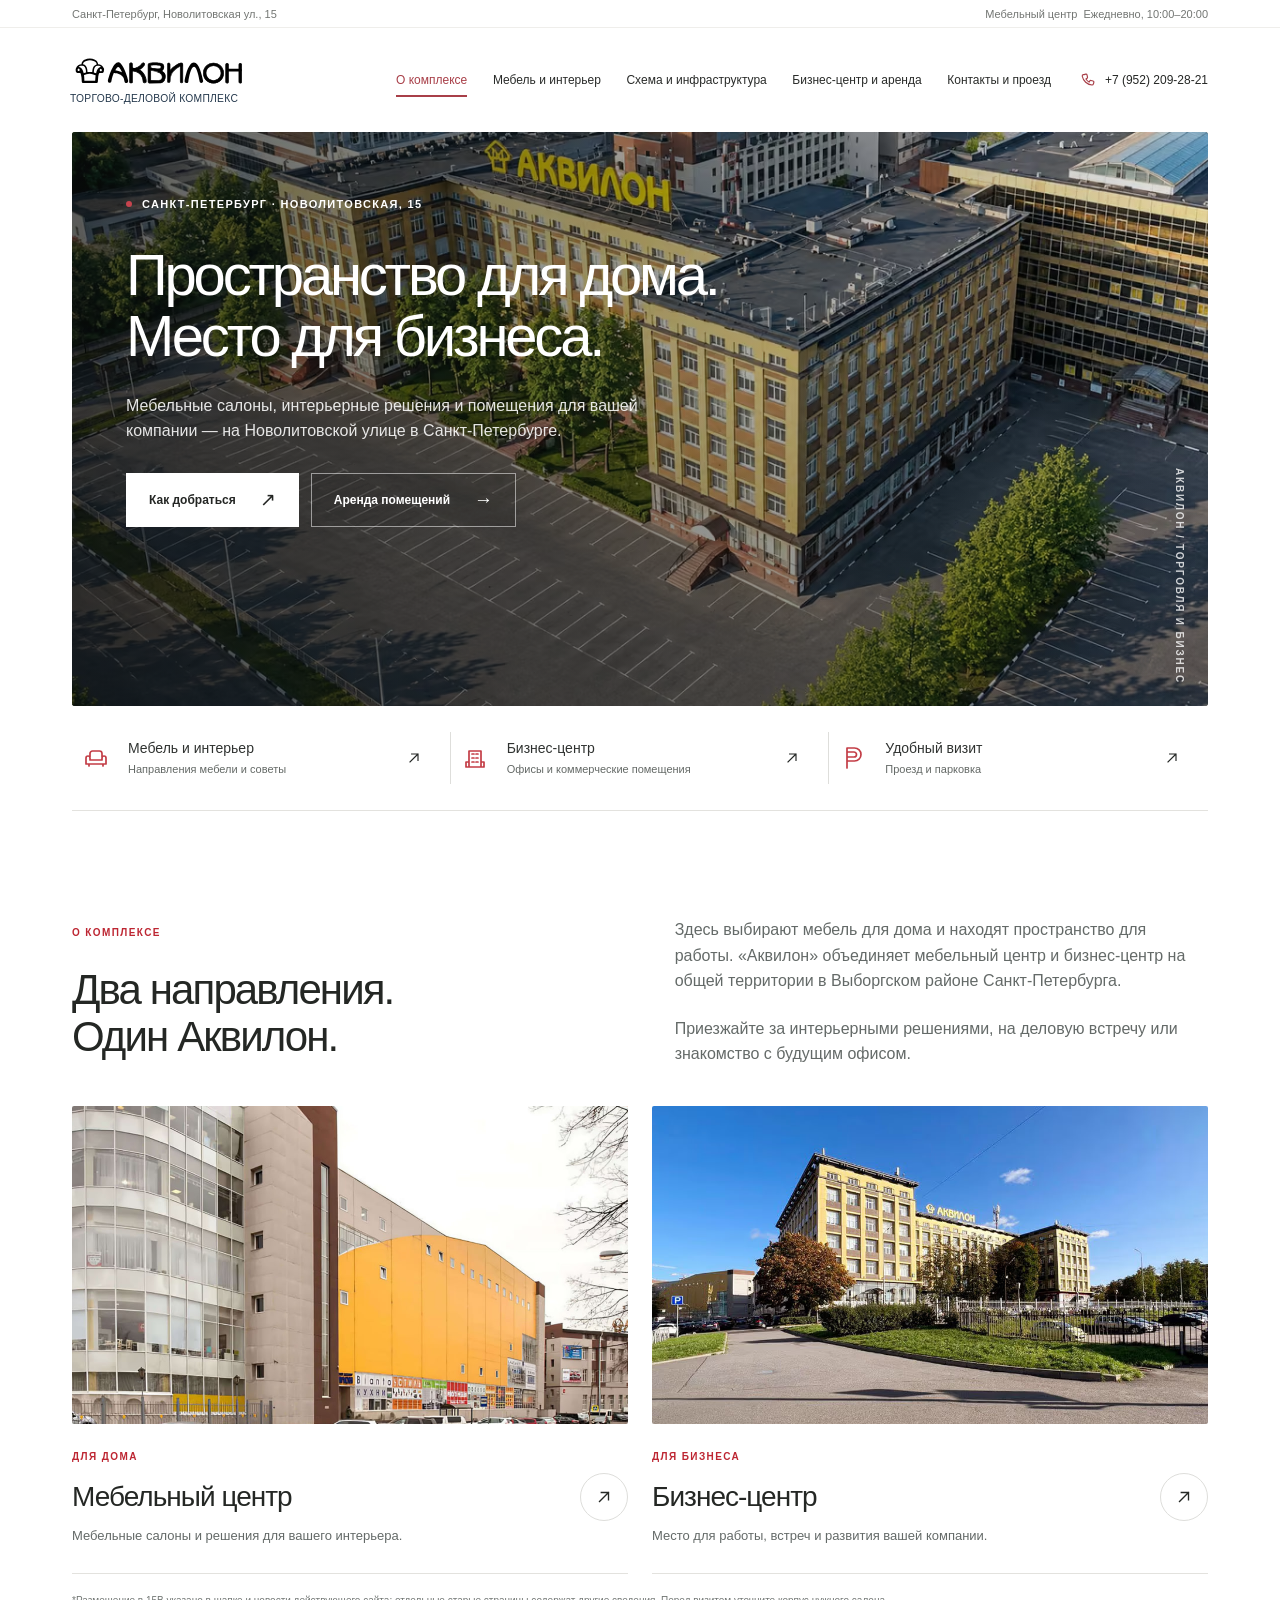
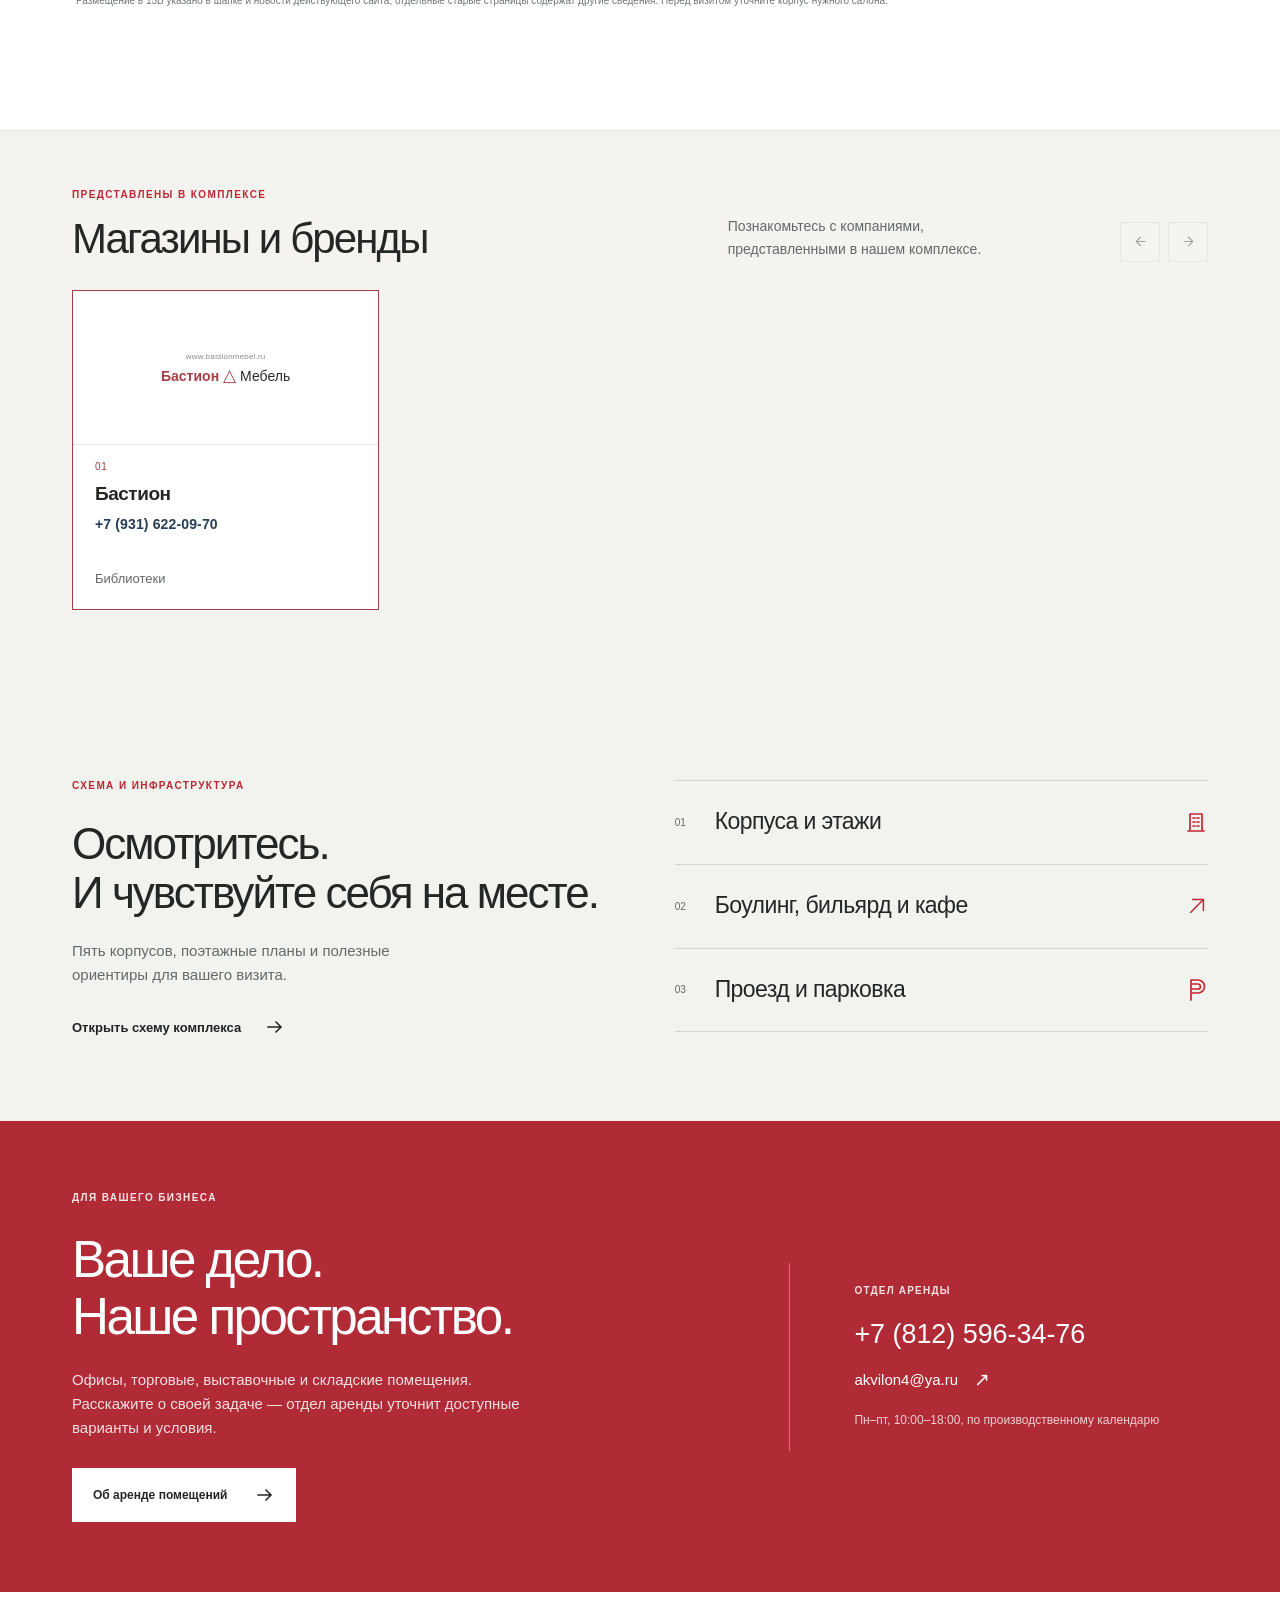
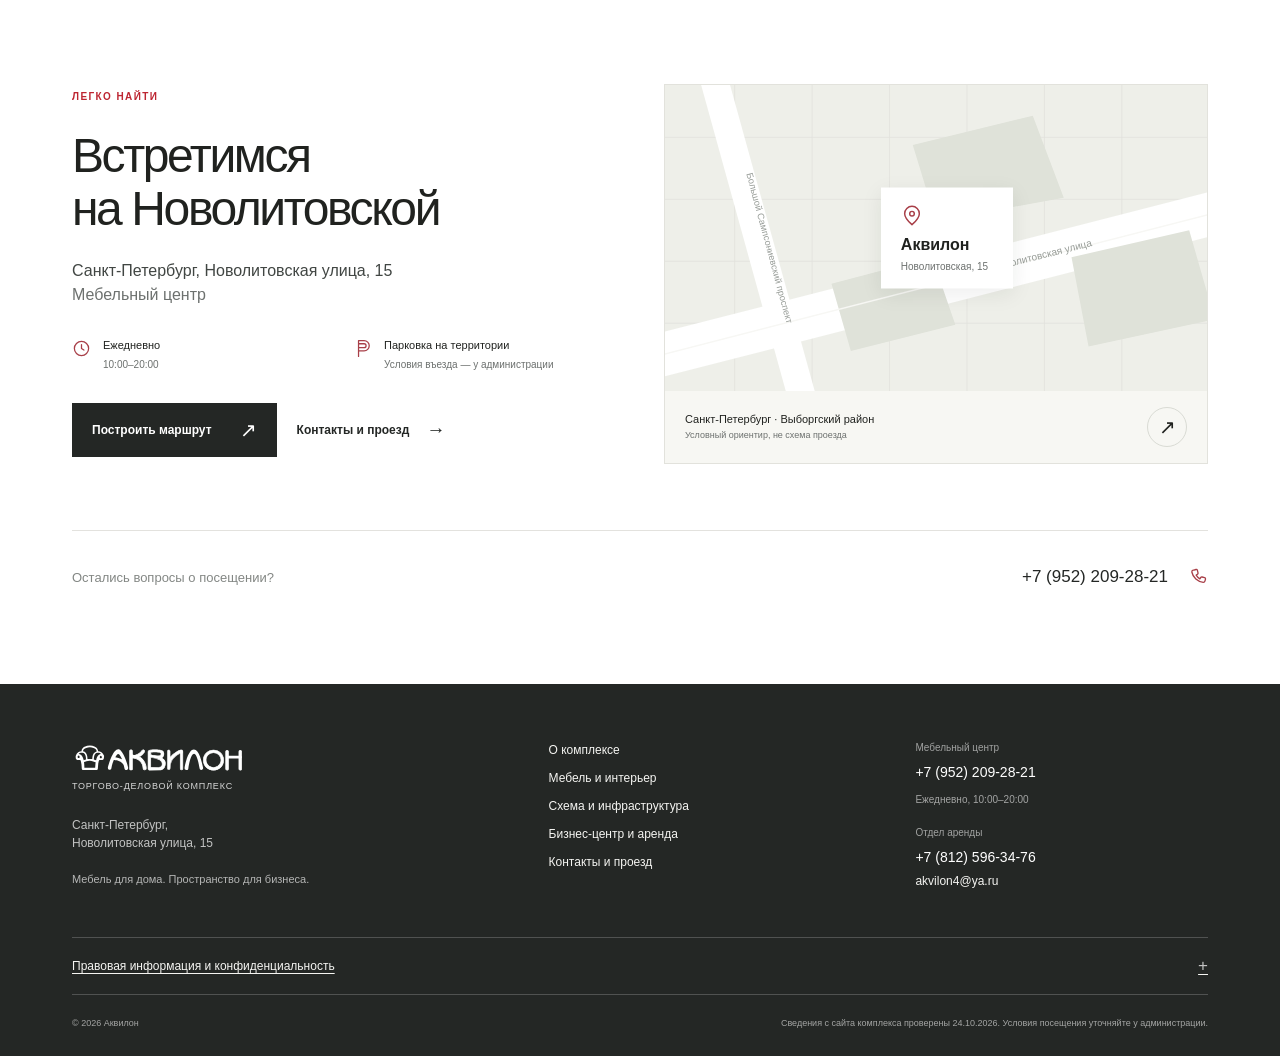
==== index.html @ ed9107a7 "Initial Akvilon website" ====
<!doctype html>
<html lang="ru">
  <head>
    <meta charset="UTF-8">
    <meta name="viewport" content="width=device-width, initial-scale=1">
    <meta name="theme-color" content="#ffffff">
    <meta name="description" content="Торгово-деловой комплекс «Аквилон» в Санкт-Петербурге">
    <title>Аквилон — торгово-деловой комплекс</title>
    <link rel="stylesheet" href="./styles.css">
    <script src="./app.js" defer></script>
  </head>
  <body>
    <a class="skip-link" href="#main">Перейти к содержимому</a>

    <div class="topline">
      <div class="topline__inner container">
        <span>Санкт-Петербург, Новолитовская ул., 15</span>
        <span>Мебельный центр&nbsp;&nbsp;Ежедневно, 10:00–20:00</span>
      </div>
    </div>

    <header class="site-header">
      <div class="site-header__inner container">
        <a class="brand" href="./" aria-label="Аквилон — главная">
          <img src="./assets/akvilon-logo.svg" alt="Аквилон — торгово-деловой комплекс" width="177" height="34">
          <span class="brand__caption">ТОРГОВО-ДЕЛОВОЙ КОМПЛЕКС</span>
        </a>

        <button class="menu-toggle" type="button" aria-expanded="false" aria-controls="primary-navigation">
          <span class="menu-toggle__label">Меню</span>
          <span class="menu-toggle__icon" aria-hidden="true"><i></i><i></i></span>
        </button>

        <nav class="primary-nav" id="primary-navigation" aria-label="Основная навигация">
          <a class="primary-nav__link is-current" href="#main" aria-current="page">О комплексе</a>
          <a class="primary-nav__link" href="/catalog/">Мебель и интерьер</a>
          <a class="primary-nav__link" href="/scheme/">Схема и инфраструктура</a>
          <a class="primary-nav__link" href="/arenda/">Бизнес-центр и аренда</a>
          <a class="primary-nav__link" href="/contacts/">Контакты и проезд</a>
        </nav>

        <a class="header-phone" href="tel:+79522092821">
          <svg viewBox="0 0 24 24" aria-hidden="true"><path d="M7.1 3.7 9.5 3a1.5 1.5 0 0 1 1.8 1.1l.7 3a1.5 1.5 0 0 1-.6 1.6l-1.6 1.1a13 13 0 0 0 4.4 4.4l1.1-1.6a1.5 1.5 0 0 1 1.6-.6l3 .7a1.5 1.5 0 0 1 1.1 1.8l-.7 2.4a2 2 0 0 1-2 1.5A15.5 15.5 0 0 1 4.6 6a2 2 0 0 1 1.5-2.3Z"/></svg>
          <span>+7 (952) 209-28-21</span>
        </a>
      </div>
    </header>

    <main id="main">
      <section class="hero container" aria-labelledby="hero-title">
        <img class="hero__image" src="./assets/hero-aerial.png" alt="Вид сверху на здания и территорию комплекса «Аквилон»">
        <div class="hero__shade" aria-hidden="true"></div>
        <div class="hero__content">
          <p class="hero__eyebrow"><span aria-hidden="true"></span> Санкт-Петербург · Новолитовская, 15</p>
          <h1 id="hero-title">Пространство для дома.<br>Место для бизнеса.</h1>
          <p class="hero__description">Мебельные салоны, интерьерные решения и помещения для вашей компании — на Новолитовской улице в Санкт-Петербурге.</p>
          <div class="hero__actions">
            <a class="button button--light" href="/contacts/">Как добраться <span aria-hidden="true">↗</span></a>
            <a class="button button--outline" href="/arenda/">Аренда помещений <span aria-hidden="true">→</span></a>
          </div>
        </div>
        <p class="hero__caption">Аквилон / торговля и бизнес</p>
      </section>

      <nav class="quick-links container" aria-label="Быстрые переходы">
        <a class="quick-link" href="/catalog/">
          <svg class="quick-link__icon" viewBox="0 0 24 24" aria-hidden="true">
            <path d="M6 11V7.5A2.5 2.5 0 0 1 8.5 5h7A2.5 2.5 0 0 1 18 7.5V11M4 10a2 2 0 0 1 2 2v2h12v-2a2 2 0 0 1 2-2h0a2 2 0 0 1 2 2v6H2v-6a2 2 0 0 1 2-2ZM5 18v2m14-2v2" />
          </svg>
          <span class="quick-link__copy">
            <span class="quick-link__title">Мебель и интерьер</span>
            <span class="quick-link__description">Направления мебели и советы</span>
          </span>
          <svg class="quick-link__arrow" viewBox="0 0 20 20" aria-hidden="true"><path d="M5 15 15 5M7 5h8v8" /></svg>
        </a>
        <a class="quick-link" href="/arenda/">
          <svg class="quick-link__icon" viewBox="0 0 24 24" aria-hidden="true">
            <path d="M4 21h16M6 21V5h12v16M9 8h2m2 0h2M9 12h2m2 0h2M9 16h2m2 0h2M3 21v-5h3m12 0h3v5" />
          </svg>
          <span class="quick-link__copy">
            <span class="quick-link__title">Бизнес-центр</span>
            <span class="quick-link__description">Офисы и коммерческие помещения</span>
          </span>
          <svg class="quick-link__arrow" viewBox="0 0 20 20" aria-hidden="true"><path d="M5 15 15 5M7 5h8v8" /></svg>
        </a>
        <a class="quick-link" href="/contacts/">
          <svg class="quick-link__icon" viewBox="0 0 24 24" aria-hidden="true">
            <path d="M6 22V2h7.5a6.5 6.5 0 0 1 0 13H6m0-4h7a2.5 2.5 0 0 0 0-5H6" />
          </svg>
          <span class="quick-link__copy">
            <span class="quick-link__title">Удобный визит</span>
            <span class="quick-link__description">Проезд и парковка</span>
          </span>
          <svg class="quick-link__arrow" viewBox="0 0 20 20" aria-hidden="true"><path d="M5 15 15 5M7 5h8v8" /></svg>
        </a>
      </nav>

      <section class="about container" aria-labelledby="about-title">
        <div class="about__intro">
          <div class="about__heading">
            <p class="section-eyebrow">О комплексе</p>
            <h2 id="about-title">Два направления.<br>Один Аквилон.</h2>
          </div>
          <div class="about__copy">
            <p>Здесь выбирают мебель для дома и находят пространство для работы. «Аквилон» объединяет мебельный центр и бизнес-центр на общей территории в Выборгском районе Санкт-Петербурга.</p>
            <p>Приезжайте за интерьерными решениями, на деловую встречу или знакомство с будущим офисом.</p>
          </div>
        </div>

        <div class="about__cards">
          <a class="about-card" href="/catalog/">
            <img class="about-card__image" src="./assets/business-center.png" alt="Здание мебельного центра «Аквилон»">
            <div class="about-card__body">
              <span class="section-eyebrow">Для дома</span>
              <div class="about-card__heading">
                <h3>Мебельный центр</h3>
                <span class="about-card__arrow" aria-hidden="true"><svg viewBox="0 0 20 20"><path d="M5 15 15 5M7 5h8v8" /></svg></span>
              </div>
              <p>Мебельные салоны и решения для вашего интерьера.</p>
            </div>
          </a>
          <a class="about-card" href="/arenda/">
            <img class="about-card__image" src="./assets/furniture-center.png" alt="Здание бизнес-центра «Аквилон»">
            <div class="about-card__body">
              <span class="section-eyebrow">Для бизнеса</span>
              <div class="about-card__heading">
                <h3>Бизнес-центр</h3>
                <span class="about-card__arrow" aria-hidden="true"><svg viewBox="0 0 20 20"><path d="M5 15 15 5M7 5h8v8" /></svg></span>
              </div>
              <p>Место для работы, встреч и развития вашей компании.</p>
            </div>
          </a>
        </div>

        <p class="about__note">*Размещение в 15В указано в шапке и новости действующего сайта; отдельные старые страницы содержат другие сведения. Перед визитом уточните корпус нужного салона.</p>
      </section>

      <section class="brand-section" id="brands" aria-labelledby="brands-title">
        <div class="brand-section__inner container">
          <div class="brand-section__heading">
            <div class="brand-section__title-group">
              <p class="section-eyebrow brand-section__eyebrow">Представлены в комплексе</p>
              <h2 id="brands-title">Магазины и бренды</h2>
            </div>
            <div class="brand-section__tools">
              <p class="brand-section__intro">Познакомьтесь с компаниями, представленными в нашем комплексе.</p>
              <div class="brand-section__controls" aria-label="Прокрутка списка магазинов">
                <button class="brand-section__arrow" type="button" data-brand-direction="-1" aria-label="Прокрутить к предыдущим магазинам" disabled>
                  <svg aria-hidden="true" viewBox="0 0 20 20"><path d="M15 10H5m0 0 5-5m-5 5 5 5" /></svg>
                </button>
                <button class="brand-section__arrow" type="button" data-brand-direction="1" aria-label="Прокрутить к следующим магазинам" disabled>
                  <svg aria-hidden="true" viewBox="0 0 20 20"><path d="M5 10h10m0 0-5-5m5 5-5 5" /></svg>
                </button>
              </div>
            </div>
          </div>
          <div class="brand-section__viewport" data-brand-viewport tabindex="0" role="region" aria-label="Магазины и бренды комплекса «Аквилон»">
            <div class="brand-section__track">
              <article class="brand-card brand-card--featured">
                <a class="brand-card__mark" href="https://bastionmebel.ru/" target="_blank" rel="noopener noreferrer" aria-label="Перейти на сайт Бастион">
                  <span class="brand-card__mark-address">www.bastionmebel.ru</span>
                  <span class="brand-card__wordmark"><span>Бастион</span><span class="brand-card__symbol" aria-hidden="true">△</span><span>Мебель</span></span>
                </a>
                <div class="brand-card__body">
                  <span class="brand-card__number">01</span>
                  <h3 class="brand-card__title">Бастион</h3>
                  <a class="brand-card__phone" href="tel:+79316220970">+7 (931) 622-09-70</a>
                  <p class="brand-card__category">Библиотеки</p>
                </div>
              </article>
            </div>
          </div>
        </div>
      </section>
      <section class="scheme-feature" id="scheme" aria-labelledby="scheme-title">
        <div class="scheme-feature__inner container">
          <div class="scheme-feature__intro">
            <p class="section-eyebrow">Схема и инфраструктура</p>
            <h2 id="scheme-title">Осмотритесь.<br>И чувствуйте себя на месте.</h2>
            <p class="scheme-feature__description">Пять корпусов, поэтажные планы и полезные ориентиры для вашего визита.</p>
            <a class="scheme-feature__cta" href="/scheme/#plans">
              <span>Открыть схему комплекса</span>
              <svg viewBox="0 0 20 20" aria-hidden="true"><path d="M3 10h13m-5-5 5 5-5 5" /></svg>
            </a>
          </div>

          <div class="scheme-feature__links" aria-label="Разделы схемы и инфраструктуры">
            <a class="scheme-feature__link" href="/scheme/#plans">
              <span class="scheme-feature__number">01</span>
              <span class="scheme-feature__label">Корпуса и этажи</span>
              <svg class="scheme-feature__icon" viewBox="0 0 24 24" aria-hidden="true"><path d="M4 21h16M6 21V4h12v17M9 8h2m2 0h2M9 12h2m2 0h2M9 16h2m2 0h2" /></svg>
            </a>
            <a class="scheme-feature__link" href="/scheme/#infrastructure">
              <span class="scheme-feature__number">02</span>
              <span class="scheme-feature__label">Боулинг, бильярд и кафе</span>
              <svg class="scheme-feature__icon scheme-feature__icon--arrow" viewBox="0 0 24 24" aria-hidden="true"><path d="M5 19 19 5M7 5h12v12" /></svg>
            </a>
            <a class="scheme-feature__link" href="/contacts/">
              <span class="scheme-feature__number">03</span>
              <span class="scheme-feature__label">Проезд и парковка</span>
              <svg class="scheme-feature__icon" viewBox="0 0 24 24" aria-hidden="true"><path d="M7 22V2h7a6.5 6.5 0 0 1 0 13H7m0-4h7a2.5 2.5 0 0 0 0-5H7" /></svg>
            </a>
          </div>
        </div>
      </section>
    
      <section class="rental-feature" id="rental" aria-labelledby="rental-heading">
        <div class="rental-feature__inner container">
          <div class="rental-feature__intro">
            <p class="section-eyebrow">Для вашего бизнеса</p>
            <h2 id="rental-heading">Ваше дело.<br>Наше пространство.</h2>
            <p>Офисы, торговые, выставочные и складские помещения. Расскажите о своей задаче — отдел аренды уточнит доступные варианты и условия.</p>
            <a class="rental-feature__button" href="/arenda/">
              <span>Об аренде помещений</span>
              <svg viewBox="0 0 20 20" aria-hidden="true"><path d="M3 10h13m-5-5 5 5-5 5" /></svg>
            </a>
          </div>

          <div class="rental-contact" id="rental-contact">
            <p class="rental-contact__eyebrow">Отдел аренды</p>
            <a class="rental-contact__phone" href="tel:+78125963476">+7 (812) 596-34-76</a>
            <a class="rental-contact__email" href="mailto:akvilon4@ya.ru">
              <span>akvilon4@ya.ru</span><span aria-hidden="true">↗</span>
            </a>
            <p class="rental-contact__hours">Пн–пт, 10:00–18:00, по производственному календарю</p>
          </div>
        </div>
      </section>

      <section class="visit-section container" id="contacts" aria-labelledby="visit-title">
        <div class="visit-section__main">
          <p class="section-eyebrow">Легко найти</p>
          <h2 id="visit-title">Встретимся<br>на Новолитовской</h2>
          <p class="visit-section__address">Санкт-Петербург, Новолитовская улица, 15<br><span>Мебельный центр</span></p>

          <div class="visit-details">
            <div class="visit-detail">
              <svg viewBox="0 0 24 24" aria-hidden="true"><circle cx="12" cy="12" r="9"/><path d="M12 7v5l3 2"/></svg>
              <p><span>Ежедневно</span><small>10:00–20:00</small></p>
            </div>
            <div class="visit-detail">
              <svg viewBox="0 0 24 24" aria-hidden="true"><path d="M7 22V2h7a6.5 6.5 0 0 1 0 13H7m0-4h7a2.5 2.5 0 0 0 0-5H7"/></svg>
              <p><span>Парковка на территории</span><small>Условия въезда — у администрации</small></p>
            </div>
          </div>

          <div class="visit-actions">
            <a class="visit-button" href="https://yandex.ru/maps/?rtext=~Санкт-Петербург%2C%20Новолитовская%20улица%2C%2015В&rtt=auto" target="_blank" rel="noopener noreferrer">
              <span>Построить маршрут</span><span class="visit-button__arrow" aria-hidden="true">↗</span>
            </a>
            <a class="visit-link" href="/contacts/">Контакты и проезд <span aria-hidden="true">→</span></a>
          </div>
        </div>

        <a class="visit-map" href="https://yandex.ru/maps/?text=Санкт-Петербург%2C%20Новолитовская%20улица%2C%2015В" target="_blank" rel="noopener noreferrer" aria-label="Открыть Аквилон в Яндекс Картах">
          <div class="visit-map__art" aria-hidden="true">
            <svg class="visit-map__drawing" viewBox="0 0 700 400" preserveAspectRatio="xMidYMid slice">
              <rect width="700" height="400" fill="#eeefe9"/>
              <path d="M0 70H700M0 150H700M0 230H700M0 310H700M90 0V400M190 0V400M290 0V400M390 0V400M490 0V400M590 0V400" stroke="#e1e2dc" stroke-width="1"/>
              <path d="M-40 360 740 160" stroke="#fff" stroke-width="56"/>
              <path d="M55 -35 185 435" stroke="#fff" stroke-width="36"/>
              <path d="M320 80 475 42 515 148 350 178Z M525 225 677 190 710 305 547 340Z M215 259 345 225 375 312 240 346Z" fill="#dfe2d9"/>
              <path d="M-40 360 740 160" stroke="#f7f7f4" stroke-width="2"/>
              <text x="425" y="242" fill="#969b96" font-size="13" font-family="Arial" transform="rotate(-14 425 242)">Новолитовская улица</text>
              <text x="105" y="117" fill="#969b96" font-size="12" font-family="Arial" transform="rotate(75 105 117)">Большой Сампсониевский проспект</text>
            </svg>
            <div class="visit-map__pin">
              <svg viewBox="0 0 24 24" aria-hidden="true"><path d="M20 10c0 5-8 12-8 12S4 15 4 10a8 8 0 1 1 16 0Z"/><circle cx="12" cy="10" r="2.5"/></svg>
              <strong>Аквилон</strong>
              <span>Новолитовская, 15</span>
            </div>
          </div>
          <div class="visit-map__caption">
            <span><strong>Санкт-Петербург · Выборгский район</strong><small>Условный ориентир, не схема проезда</small></span>
            <span class="visit-map__open" aria-hidden="true">↗</span>
          </div>
        </a>

        <div class="visit-question">
          <span>Остались вопросы о посещении?</span>
          <a href="tel:+79522092821"><span>+7 (952) 209-28-21</span><svg viewBox="0 0 24 24" aria-hidden="true"><path d="M7.1 3.7 9.5 3a1.5 1.5 0 0 1 1.8 1.1l.7 3a1.5 1.5 0 0 1-.6 1.6l-1.6 1.1a13 13 0 0 0 4.4 4.4l1.1-1.6a1.5 1.5 0 0 1 1.6-.6l3 .7a1.5 1.5 0 0 1 1.1 1.8l-.7 2.4a2 2 0 0 1-2 1.5A15.5 15.5 0 0 1 4.6 6a2 2 0 0 1 1.5-2.3Z"/></svg></a>
        </div>
      </section>
    </main>

    <footer class="site-footer">
      <div class="site-footer__inner container">
        <div class="site-footer__brand-block">
          <a class="site-footer__brand" href="#main" aria-label="Аквилон — главная">
            <img src="./assets/akvilon-logo.svg" alt="Аквилон" width="177" height="34">
            <span>Торгово-деловой комплекс</span>
          </a>
          <p class="site-footer__address">Санкт-Петербург,<br>Новолитовская улица, 15</p>
          <p class="site-footer__tagline">Мебель для дома. Пространство для бизнеса.</p>
        </div>

        <nav class="site-footer__nav" aria-label="Навигация в подвале">
          <a href="#main">О комплексе</a>
          <a href="/catalog/">Мебель и интерьер</a>
          <a href="/scheme/">Схема и инфраструктура</a>
          <a href="/arenda/">Бизнес-центр и аренда</a>
          <a href="/contacts/">Контакты и проезд</a>
        </nav>

        <div class="site-footer__contacts">
          <p class="site-footer__label">Мебельный центр</p>
          <a class="site-footer__phone" href="tel:+79522092821">+7 (952) 209-28-21</a>
          <p class="site-footer__hours">Ежедневно, 10:00–20:00</p>
          <p class="site-footer__label site-footer__label--rental">Отдел аренды</p>
          <a class="site-footer__phone" href="tel:+78125963476">+7 (812) 596-34-76</a>
          <a class="site-footer__email" href="mailto:akvilon4@ya.ru">akvilon4@ya.ru</a>
        </div>

        <details class="site-footer__legal">
          <summary>Правовая информация и конфиденциальность</summary>
          <p>Сведения с сайта комплекса проверены 24.10.2026. Условия посещения уточняйте у администрации.</p>
        </details>

        <div class="site-footer__bottom">
          <span>© 2026 Аквилон</span>
          <span>Сведения с сайта комплекса проверены 24.10.2026. Условия посещения уточняйте у администрации.</span>
        </div>
      </div>
    </footer>
  </body>
</html>
---- styles.css ----
:root {
  color-scheme: light;
  --ink: #20221f;
  --muted: #6d716f;
  --accent: #a83f48;
  --line: #e3e2de;
  --paper: #fff;
  font-family: Arial, Helvetica, sans-serif;
  font-synthesis: none;
  text-rendering: optimizeLegibility;
}

* { box-sizing: border-box; }
html { scroll-behavior: smooth; }
body { margin: 0; color: var(--ink); background: var(--paper); }
a { color: inherit; }
.container { width: min(1136px, calc(100% - 64px)); margin-inline: auto; }

.skip-link {
  position: fixed; z-index: 20; top: 8px; left: 8px;
  padding: 12px 16px; background: var(--ink); color: #fff;
  transform: translateY(-150%);
}
.skip-link:focus { transform: translateY(0); }

.topline { min-height: 27px; border-bottom: 1px solid #efeeeb; color: #737673; font-size: 11px; }
.topline__inner { min-height: 27px; display: flex; align-items: center; justify-content: space-between; gap: 24px; }
.topline__inner span:last-child { display: inline-flex; align-items: center; }

.site-header { background: #fff; }
.site-header__inner {
  min-height: 104px; display: flex; align-items: center;
  justify-content: flex-start; gap: 0;
}
.brand { display: inline-flex; flex: 0 0 auto; flex-direction: column; align-items: flex-start; text-decoration: none; }
.brand img { display: block; width: 177px; height: auto; }
.brand__caption { margin: 5px 0 0 -2px; color: #25394d; font-size: 10.3px; line-height: 1; letter-spacing: .025em; white-space: nowrap; }
.primary-nav { display: flex; align-items: center; justify-content: center; gap: clamp(18px, 2vw, 31px); margin-left: auto; }
.primary-nav__link {
  position: relative; display: inline-flex; align-items: center; min-height: 48px;
  color: #292b29; text-decoration: none; white-space: nowrap; font-size: 12px;
  transition: color 160ms ease;
}
.primary-nav__link::after {
  position: absolute; right: 0; bottom: 7px; left: 0; height: 2px;
  background: var(--accent); content: ""; transform: scaleX(0); transform-origin: left;
  transition: transform 180ms ease;
}
.primary-nav__link:hover, .primary-nav__link:focus-visible, .primary-nav__link.is-current { color: var(--accent); }
.primary-nav__link:hover::after, .primary-nav__link:focus-visible::after, .primary-nav__link.is-current::after { transform: scaleX(1); }

.header-phone {
  display: inline-flex; flex: 0 0 auto; align-items: center; gap: 9px; margin-left: 28px;
  color: #252725; text-decoration: none; white-space: nowrap; font-size: 12px;
}
.header-phone svg { width: 17px; height: 17px; fill: none; stroke: var(--accent); stroke-width: 1.65; stroke-linecap: round; stroke-linejoin: round; }
.header-phone:hover span { color: var(--accent); }

.menu-toggle { display: none; }
.hero { position: relative; min-height: 574px; overflow: hidden; isolation: isolate; border-radius: 3px; color: #fff; background: #42423e; }
.hero__image, .hero__shade { position: absolute; inset: 0; width: 100%; height: 100%; }
.hero__image { z-index: -2; object-fit: cover; object-position: center 48%; }
.hero__shade { z-index: -1; background: linear-gradient(90deg, rgb(10 13 12 / 67%) 0%, rgb(10 13 12 / 42%) 44%, rgb(10 13 12 / 10%) 100%), linear-gradient(0deg, rgb(10 13 12 / 26%), transparent 60%); }
.hero__content { width: min(760px, 72%); padding: 66px 54px 80px; }
.hero__eyebrow { display: flex; align-items: center; gap: 10px; margin: 0 0 34px; font-size: 11px; font-weight: 700; letter-spacing: .12em; text-transform: uppercase; }
.hero__eyebrow span { width: 6px; height: 6px; border-radius: 50%; background: #c7444e; }
.hero h1 { max-width: 760px; margin: 0; font-size: clamp(46px, 5vw, 58px); font-weight: 400; line-height: 1.06; letter-spacing: -.055em; }
.hero__description { max-width: 570px; margin: 27px 0 0; color: rgb(255 255 255 / 88%); font-size: 16px; line-height: 1.55; }
.hero__actions { display: flex; flex-wrap: wrap; gap: 12px; margin-top: 29px; }
.button { min-height: 54px; display: inline-flex; align-items: center; justify-content: space-between; gap: 24px; padding: 0 22px; border: 1px solid transparent; font-size: 12px; font-weight: 700; text-decoration: none; transition: background 160ms ease, color 160ms ease, border-color 160ms ease; }
.button span { font-size: 19px; font-weight: 400; line-height: 1; }
.button--light { color: #242624; background: #fff; }
.button--light:hover { background: #f1efeb; }
.button--outline { border-color: rgb(255 255 255 / 52%); color: #fff; background: rgb(20 20 18 / 12%); }
.button--outline:hover { border-color: #fff; background: rgb(255 255 255 / 12%); }
.hero__caption { position: absolute; right: 23px; bottom: 22px; margin: 0; color: rgb(255 255 255 / 78%); font-size: 10px; font-weight: 700; letter-spacing: .18em; text-transform: uppercase; writing-mode: vertical-rl; }

.quick-links {
  display: grid; grid-template-columns: repeat(3, minmax(0, 1fr));
  margin-top: 26px; padding-bottom: 26px; border-bottom: 1px solid var(--line);
}
.quick-link {
  position: relative; min-width: 0; min-height: 52px; display: flex; align-items: center;
  gap: 20px; padding: 0 28px 0 12px; text-decoration: none;
}
.quick-link:not(:last-child) { border-right: 1px solid #dededb; }
.quick-link__icon { width: 24px; height: 24px; flex: 0 0 24px; fill: none; stroke: #c33d46; stroke-width: 1.7; stroke-linecap: round; stroke-linejoin: round; }
.quick-link__copy { min-width: 0; display: flex; flex-direction: column; gap: 7px; }
.quick-link__title { color: #303331; font-size: 14px; line-height: 1.15; transition: color 160ms ease; }
.quick-link__description { color: #646966; font-size: 11px; line-height: 1.2; }
.quick-link__arrow { width: 16px; height: 16px; flex: 0 0 16px; margin-left: auto; fill: none; stroke: #242725; stroke-width: 1.45; stroke-linecap: square; stroke-linejoin: miter; transition: transform 160ms ease, stroke 160ms ease; }
.quick-link:hover .quick-link__title, .quick-link:focus-visible .quick-link__title { color: var(--accent); }
.quick-link:hover .quick-link__arrow, .quick-link:focus-visible .quick-link__arrow { stroke: var(--accent); transform: translate(2px, -2px); }

.about { padding-top: 106px; padding-bottom: 122px; }
.about__intro { display: grid; grid-template-columns: 1.04fr 1fr; gap: 48px; align-items: start; margin-bottom: 39px; }
.section-eyebrow { display: block; margin: 0; color: #bd2632; font-size: 10px; font-weight: 700; line-height: 1.2; letter-spacing: .14em; text-transform: uppercase; }
.about__heading { padding-top: 10px; }
.about__heading h2 { margin: 27px 0 0; color: #242724; font-size: clamp(36px, 3.4vw, 42px); font-weight: 400; line-height: 1.12; letter-spacing: -.045em; }
.about__copy { color: #646a68; font-size: 16px; line-height: 1.6; }
.about__copy p { margin: 0; }
.about__copy p + p { margin-top: 22px; }
.about__cards { display: grid; grid-template-columns: repeat(2, minmax(0, 1fr)); gap: 24px; }
.about-card { min-width: 0; display: block; color: inherit; text-decoration: none; }
.about-card__image { display: block; width: 100%; aspect-ratio: 1.75 / 1; object-fit: cover; border-radius: 2px; }
.about-card__body { padding: 27px 0 28px; border-bottom: 1px solid var(--line); }
.about-card__heading { display: flex; align-items: center; justify-content: space-between; gap: 16px; margin-top: 10px; }
.about-card__heading h3 { margin: 0; color: #242724; font-size: 28px; font-weight: 400; line-height: 1.15; letter-spacing: -.035em; transition: color 160ms ease; }
.about-card__arrow { width: 48px; height: 48px; flex: 0 0 48px; display: grid; place-items: center; border: 1px solid #dededb; border-radius: 50%; transition: border-color 160ms ease, color 160ms ease, background 160ms ease; }
.about-card__arrow svg { width: 18px; height: 18px; fill: none; stroke: #252825; stroke-width: 1.5; stroke-linecap: square; stroke-linejoin: miter; transition: transform 160ms ease, stroke 160ms ease; }
.about-card__body p { margin: 5px 0 0; color: #646a68; font-size: 13px; line-height: 1.5; }
.about-card:hover .about-card__heading h3, .about-card:focus-visible .about-card__heading h3 { color: var(--accent); }
.about-card:hover .about-card__arrow, .about-card:focus-visible .about-card__arrow { border-color: var(--accent); background: #fff; }
.about-card:hover .about-card__arrow svg, .about-card:focus-visible .about-card__arrow svg { stroke: var(--accent); transform: translate(2px, -2px); }
.about__note { margin: 19px 0 0; color: #717673; font-size: 10px; line-height: 1.5; }

.scheme-feature { border-bottom: 1px solid #bd2632; background: #f2f2ef; }
.scheme-feature__inner { display: grid; grid-template-columns: 1.04fr 1fr; gap: 48px; padding-block: 78px 84px; }
.scheme-feature__intro { min-width: 0; }
.scheme-feature__intro h2 { max-width: 560px; margin: 27px 0 22px; color: #242724; font-size: clamp(38px, 3.6vw, 44px); font-weight: 400; line-height: 1.12; letter-spacing: -.045em; }
.scheme-feature__description { max-width: 370px; margin: 0; color: #646a68; font-size: 15px; line-height: 1.6; }
.scheme-feature__cta { width: fit-content; display: inline-flex; align-items: center; gap: 24px; margin-top: 30px; color: #222522; font-size: 13px; font-weight: 700; text-decoration: none; }
.scheme-feature__cta svg { width: 20px; height: 20px; fill: none; stroke: currentColor; stroke-width: 1.5; stroke-linecap: square; stroke-linejoin: miter; transition: transform 160ms ease; }
.scheme-feature__cta:hover svg, .scheme-feature__cta:focus-visible svg { transform: translateX(4px); }
.scheme-feature__links { align-self: start; }
.scheme-feature__link { min-height: 84px; display: grid; grid-template-columns: 22px minmax(0, 1fr) 28px; align-items: center; gap: 18px; border-top: 1px solid #d3d3cd; color: #242724; text-decoration: none; }
.scheme-feature__link:last-child { border-bottom: 1px solid #d3d3cd; }
.scheme-feature__number { color: #626966; font-size: 10px; }
.scheme-feature__label { font-size: 23px; line-height: 1.2; letter-spacing: -.025em; transition: color 160ms ease; }
.scheme-feature__icon { width: 24px; height: 24px; justify-self: end; fill: none; stroke: #c52634; stroke-width: 1.7; stroke-linecap: round; stroke-linejoin: round; }
.scheme-feature__icon--arrow { width: 22px; height: 22px; stroke-width: 1.6; }
.scheme-feature__link:hover .scheme-feature__label, .scheme-feature__link:focus-visible .scheme-feature__label { color: #bd2632; }

:focus-visible { outline: 2px solid var(--accent); outline-offset: 4px; }

@media (max-width: 1060px) {
  .container { width: min(100% - 48px, 1136px); }
  .site-header__inner { gap: 0; }
  .brand img { width: 155px; }
  .primary-nav { gap: 14px; }
  .primary-nav__link, .header-phone { font-size: 11px; }
}

@media (max-width: 860px) {
  .container { width: calc(100% - 36px); }
  .site-header__inner { min-height: 82px; gap: 18px; }
  .brand img { width: 156px; }
  .menu-toggle {
    display: inline-flex; order: 2; align-items: center; gap: 11px; margin-left: 0; padding: 10px 0;
    border: 0; color: var(--ink); background: none; font: inherit; font-size: 12px; cursor: pointer;
  }
  .menu-toggle__icon { display: grid; gap: 5px; }
  .menu-toggle__icon i { width: 20px; height: 1px; display: block; background: var(--ink); transition: transform 160ms ease; }
  .menu-toggle[aria-expanded="true"] .menu-toggle__icon i:first-child { transform: translateY(3px) rotate(45deg); }
  .menu-toggle[aria-expanded="true"] .menu-toggle__icon i:last-child { transform: translateY(-3px) rotate(-45deg); }
  .primary-nav {
    position: absolute; z-index: 10; top: 109px; right: 18px; left: 18px;
    display: none; align-items: stretch; gap: 0; padding: 8px 20px;
    border: 1px solid var(--line); background: #fff; box-shadow: 0 16px 35px rgb(0 0 0 / 9%);
  }
  .primary-nav.is-open { display: flex; flex-direction: column; }
  .primary-nav__link { min-height: 48px; border-bottom: 1px solid #eeede9; font-size: 13px; }
  .primary-nav__link:last-child { border-bottom: 0; }
  .primary-nav__link::after { right: auto; bottom: 8px; width: 28px; }
  .header-phone { order: 1; gap: 7px; margin-left: auto; font-size: 0; }
  .header-phone svg { width: 20px; height: 20px; }
  .hero { min-height: 520px; }
  .hero__content { width: min(700px, 84%); padding: 58px 34px 70px; }
  .hero h1 { font-size: clamp(42px, 7vw, 54px); }
  .quick-links { grid-template-columns: 1fr; margin-top: 16px; padding-bottom: 16px; }
  .quick-link { min-height: 68px; padding-inline: 12px; }
  .quick-link:not(:last-child) { border-right: 0; border-bottom: 1px solid #dededb; }
  .quick-link__copy { gap: 5px; }
  .about { padding-top: 76px; padding-bottom: 64px; }
  .about__intro { grid-template-columns: 1fr; gap: 24px; margin-bottom: 30px; }
  .about__heading { padding-top: 0; }
  .about__heading h2 { margin-top: 18px; font-size: clamp(34px, 7vw, 42px); }
  .about__copy { font-size: 15px; }
  .about__copy p + p { margin-top: 16px; }
  .about__cards { gap: 34px; }
  .about-card__image { aspect-ratio: 1.55 / 1; }
  .about-card__heading h3 { font-size: 25px; }
  .scheme-feature__inner { grid-template-columns: 1fr; gap: 44px; padding-block: 64px 68px; }
  .scheme-feature__intro h2 { margin-top: 20px; font-size: clamp(34px, 7vw, 42px); }
  .scheme-feature__link { min-height: 72px; grid-template-columns: 24px minmax(0, 1fr) 26px; gap: 14px; }
  .scheme-feature__label { font-size: 20px; }
}

@media (max-width: 600px) {
  .about__cards { grid-template-columns: 1fr; gap: 24px; }
  .about-card__body { padding: 22px 0 23px; }
  .about-card__arrow { width: 44px; height: 44px; flex-basis: 44px; }
}

@media (max-width: 540px) {
  .container { width: calc(100% - 28px); }
  .topline { min-height: 42px; font-size: 10px; }
  .topline__inner { min-height: 42px; align-items: flex-start; justify-content: center; flex-direction: column; gap: 3px; padding-block: 6px; }
  .topline__inner span:last-child { gap: 6px; }
  .site-header__inner { min-height: 72px; }
  .brand img { width: 142px; }
  .menu-toggle { gap: 8px; font-size: 11px; }
  .primary-nav { top: 115px; right: 14px; left: 14px; }
  .hero { min-height: 540px; }
  .hero__image { object-position: 53% center; }
  .hero__shade { background: linear-gradient(90deg, rgb(10 13 12 / 70%), rgb(10 13 12 / 35%)), linear-gradient(0deg, rgb(10 13 12 / 35%), transparent 70%); }
  .hero__content { width: 100%; padding: 48px 23px 72px; }
  .hero__eyebrow { margin-bottom: 26px; font-size: 9px; letter-spacing: .1em; }
  .hero h1 { font-size: clamp(39px, 10.5vw, 49px); }
  .hero__description { margin-top: 21px; font-size: 14px; }
  .hero__actions { gap: 9px; margin-top: 23px; }
  .button { width: 100%; min-height: 50px; }
  .hero__caption { right: 14px; bottom: 15px; font-size: 8px; }
}

@media (prefers-reduced-motion: reduce) {
  *, *::before, *::after { scroll-behavior: auto !important; transition-duration: .01ms !important; }
}

/* Rental, visiting details, and the homepage footer */
.rental-feature { color: #fff; background: #b12b37; }
.rental-feature__inner { min-height: 382px; display: grid; grid-template-columns: 1.28fr .82fr; align-items: center; gap: 64px; padding-block: 70px; }
.rental-feature .section-eyebrow { color: rgb(255 255 255 / 88%); }
.rental-feature__intro h2 { margin: 27px 0 22px; font-size: clamp(42px, 4vw, 52px); font-weight: 400; line-height: 1.12; letter-spacing: -.05em; }
.rental-feature__intro > p:not(.section-eyebrow) { max-width: 485px; margin: 0; color: rgb(255 255 255 / 85%); font-size: 15px; line-height: 1.6; }
.rental-feature__button { width: fit-content; min-width: 224px; min-height: 54px; display: inline-flex; align-items: center; justify-content: space-between; gap: 24px; margin-top: 28px; padding: 0 21px; color: #252624; background: #fff; font-size: 12px; font-weight: 700; text-decoration: none; transition: background 160ms ease; }
.rental-feature__button:hover { background: #f2efeb; }
.rental-feature__button svg { width: 20px; height: 20px; fill: none; stroke: currentColor; stroke-width: 1.5; stroke-linecap: square; stroke-linejoin: miter; transition: transform 160ms ease; }
.rental-feature__button:hover svg { transform: translateX(4px); }
.rental-contact { min-width: 0; display: flex; flex-direction: column; align-items: flex-start; padding: 22px 0 22px 64px; border-left: 1px solid rgb(255 255 255 / 35%); }
.rental-contact__eyebrow { margin: 0 0 22px; color: rgb(255 255 255 / 86%); font-size: 10px; font-weight: 700; letter-spacing: .12em; text-transform: uppercase; }
.rental-contact__phone { color: #fff; font-size: clamp(22px, 2.1vw, 28px); line-height: 1.2; text-decoration: none; white-space: nowrap; }
.rental-contact__email { display: inline-flex; align-items: center; gap: 16px; margin-top: 17px; color: #fff; font-size: 15px; text-decoration: none; }
.rental-contact__email:hover span:first-child { text-decoration: underline; text-underline-offset: 4px; }
.rental-contact__email span:last-child { font-size: 19px; }
.rental-contact__hours { max-width: 310px; margin: 20px 0 0; color: rgb(255 255 255 / 77%); font-size: 12px; line-height: 1.5; }

.visit-section { display: grid; grid-template-columns: minmax(0, 1fr) minmax(0, 1fr); column-gap: 48px; padding-top: 92px; padding-bottom: 76px; }
.visit-section__main { align-self: center; }
.visit-section__main h2 { margin: 27px 0 23px; font-size: clamp(40px, 4vw, 48px); font-weight: 400; line-height: 1.1; letter-spacing: -.05em; }
.visit-section__address { margin: 0; color: #414643; font-size: 16px; line-height: 1.55; }
.visit-section__address span { color: var(--muted); }
.visit-details { display: grid; grid-template-columns: repeat(2, minmax(0, 1fr)); gap: 18px; margin-top: 30px; }
.visit-detail { min-width: 0; display: flex; align-items: flex-start; gap: 12px; }
.visit-detail svg { width: 19px; height: 19px; flex: 0 0 19px; margin-top: 1px; fill: none; stroke: var(--accent); stroke-width: 1.6; stroke-linecap: round; stroke-linejoin: round; }
.visit-detail p { display: flex; flex-direction: column; gap: 5px; margin: 0; font-size: 11px; line-height: 1.35; }
.visit-detail small { color: var(--muted); font-size: 10px; }
.visit-actions { display: flex; align-items: center; flex-wrap: wrap; gap: 20px; margin-top: 31px; }
.visit-button { min-height: 54px; display: inline-flex; align-items: center; justify-content: space-between; gap: 28px; padding: 0 20px; color: #fff; background: #242725; font-size: 12px; font-weight: 700; text-decoration: none; transition: background 160ms ease; }
.visit-button:hover { background: var(--accent); }
.visit-button__arrow { font-size: 20px; font-weight: 400; }
.visit-link { display: inline-flex; align-items: center; gap: 17px; color: #242725; font-size: 12px; font-weight: 700; text-decoration: none; }
.visit-link span { font-size: 19px; font-weight: 400; transition: transform 160ms ease; }
.visit-link:hover { color: var(--accent); }
.visit-link:hover span { transform: translateX(3px); }
.visit-map { min-width: 0; overflow: hidden; align-self: center; border: 1px solid #e2e2dc; color: inherit; background: #f4f4ef; text-decoration: none; }
.visit-map__art { position: relative; height: 306px; overflow: hidden; background: #eeefe9; }
.visit-map__drawing { display: block; width: 100%; height: 100%; }
.visit-map__pin { position: absolute; top: 50%; left: 52%; min-width: 132px; display: flex; flex-direction: column; align-items: flex-start; gap: 7px; padding: 17px 20px; background: #fff; box-shadow: 0 5px 20px rgb(31 35 31 / 8%); transform: translate(-50%, -50%); }
.visit-map__pin svg { width: 22px; height: 22px; margin-bottom: 2px; fill: none; stroke: var(--accent); stroke-width: 1.6; stroke-linecap: round; stroke-linejoin: round; }
.visit-map__pin strong { font-size: 16px; }
.visit-map__pin span { color: var(--muted); font-size: 10px; white-space: nowrap; }
.visit-map__caption { min-height: 72px; display: flex; align-items: center; justify-content: space-between; gap: 18px; padding: 14px 20px; background: #f7f7f3; }
.visit-map__caption > span:first-child { display: flex; flex-direction: column; gap: 5px; }
.visit-map__caption strong { font-size: 11px; font-weight: 400; }
.visit-map__caption small { color: var(--muted); font-size: 9px; }
.visit-map__open { width: 40px; height: 40px; flex: 0 0 40px; display: grid; place-items: center; border: 1px solid #d9dbd4; border-radius: 50%; font-size: 20px; transition: color 160ms ease, border-color 160ms ease, transform 160ms ease; }
.visit-map:hover .visit-map__open { color: var(--accent); border-color: var(--accent); transform: translate(2px, -2px); }
.visit-question { grid-column: 1 / -1; min-height: 78px; display: flex; align-items: center; justify-content: space-between; gap: 24px; margin-top: 66px; padding-top: 16px; border-top: 1px solid var(--line); color: #838784; font-size: 13px; }
.visit-question a { display: inline-flex; align-items: center; gap: 20px; color: #242725; font-size: 17px; text-decoration: none; white-space: nowrap; }
.visit-question a:hover { color: var(--accent); }
.visit-question svg { width: 20px; height: 20px; fill: none; stroke: var(--accent); stroke-width: 1.6; stroke-linecap: round; stroke-linejoin: round; }

.site-footer { color: #f5f5f2; background: #242725; }
.site-footer__inner { display: grid; grid-template-columns: 1.15fr .85fr .8fr; column-gap: 56px; padding-block: 58px 26px; }
.site-footer__brand { width: fit-content; display: flex; flex-direction: column; align-items: flex-start; color: #fff; text-decoration: none; }
.site-footer__brand img { display: block; width: 177px; height: auto; filter: grayscale(1) brightness(0) invert(1); }
.site-footer__brand > span { margin-top: 5px; color: rgb(255 255 255 / 82%); font-size: 9px; letter-spacing: .09em; text-transform: uppercase; }
.site-footer__address { margin: 25px 0 0; color: rgb(255 255 255 / 72%); font-size: 12px; line-height: 1.55; }
.site-footer__tagline { margin: 20px 0 0; color: rgb(255 255 255 / 66%); font-size: 11px; }
.site-footer__nav { display: flex; flex-direction: column; align-items: flex-start; gap: 14px; padding-top: 1px; }
.site-footer__nav a, .site-footer__email { color: #f5f5f2; font-size: 12px; text-decoration: none; transition: color 160ms ease; }
.site-footer__nav a:hover, .site-footer__email:hover { color: #e0a0a5; }
.site-footer__label { margin: 0 0 11px; color: rgb(255 255 255 / 57%); font-size: 10px; }
.site-footer__phone { display: block; width: fit-content; color: #fff; font-size: 14px; text-decoration: none; }
.site-footer__phone:hover { color: #e0a0a5; }
.site-footer__hours { margin: 14px 0 0; color: rgb(255 255 255 / 58%); font-size: 10px; }
.site-footer__label--rental { margin-top: 22px; }
.site-footer__email { display: inline-block; margin-top: 9px; }
.site-footer__legal { grid-column: 1 / -1; margin-top: 48px; border-top: 1px solid rgb(255 255 255 / 20%); border-bottom: 1px solid rgb(255 255 255 / 20%); }
.site-footer__legal summary { min-height: 56px; display: flex; align-items: center; justify-content: space-between; gap: 20px; color: #f5f5f2; font-size: 12px; text-decoration: underline; text-underline-offset: 3px; cursor: pointer; list-style: none; }
.site-footer__legal summary::-webkit-details-marker { display: none; }
.site-footer__legal summary::after { content: "+"; color: rgb(255 255 255 / 72%); font-size: 17px; text-decoration: none; }
.site-footer__legal[open] summary::after { content: "−"; }
.site-footer__legal p { max-width: 700px; margin: 0 0 18px; color: rgb(255 255 255 / 65%); font-size: 11px; line-height: 1.5; }
.site-footer__bottom { grid-column: 1 / -1; display: flex; justify-content: space-between; gap: 22px; padding-top: 22px; color: rgb(255 255 255 / 58%); font-size: 9px; line-height: 1.5; }
.site-footer__bottom span:last-child { text-align: right; }

@media (max-width: 860px) {
  .rental-feature__inner { grid-template-columns: 1fr .8fr; gap: 32px; padding-block: 58px; }
  .rental-contact { padding-left: 30px; }
  .rental-contact__phone { font-size: 21px; }
  .visit-section { grid-template-columns: 1fr; row-gap: 36px; padding-top: 68px; }
  .visit-section__main { max-width: 620px; }
  .visit-map__art { height: 320px; }
  .visit-question { margin-top: 20px; }
  .site-footer__inner { grid-template-columns: 1fr 1fr; row-gap: 38px; }
  .site-footer__contacts { grid-column: 2; grid-row: 1; }
}
@media (max-width: 600px) {
  .rental-feature__inner { grid-template-columns: 1fr; gap: 36px; padding-block: 54px; }
  .rental-feature__intro h2 { margin-top: 20px; font-size: clamp(39px, 10vw, 47px); }
  .rental-feature__intro > p:not(.section-eyebrow) { font-size: 14px; }
  .rental-contact { padding: 24px 0 0; border-top: 1px solid rgb(255 255 255 / 35%); border-left: 0; }
  .rental-contact__eyebrow { margin-bottom: 15px; }
  .visit-section { row-gap: 30px; padding-top: 58px; padding-bottom: 40px; }
  .visit-section__main h2 { margin: 19px 0; font-size: clamp(38px, 10vw, 46px); }
  .visit-section__address { font-size: 14px; }
  .visit-details { grid-template-columns: 1fr; gap: 15px; margin-top: 24px; }
  .visit-actions { align-items: flex-start; flex-direction: column; gap: 18px; margin-top: 25px; }
  .visit-map__art { height: 250px; }
  .visit-map__caption { min-height: 66px; padding-inline: 14px; }
  .visit-question { min-height: 0; align-items: flex-start; flex-direction: column; gap: 14px; margin-top: 8px; padding-top: 21px; padding-bottom: 22px; }
  .visit-question a { font-size: 16px; }
  .site-footer__inner { grid-template-columns: 1fr; row-gap: 28px; padding-block: 42px 22px; }
  .site-footer__contacts { grid-column: auto; grid-row: auto; }
  .site-footer__legal { margin-top: 8px; }
  .site-footer__bottom { flex-direction: column; gap: 8px; }
  .site-footer__bottom span:last-child { text-align: left; }
}
.site-footer__legal summary::marker { content: ''; }

/* Store and brand section, adapted from the Mebelny Kontinent carousel */
.brand-section { padding-block: 58px 78px; border-top: 1px solid var(--line); background: #f4f3ef; }
.brand-section__inner { min-width: 0; }
.brand-section__heading { display: grid; grid-template-columns: minmax(0, 1fr) minmax(360px, .78fr); align-items: end; gap: 40px; }
.brand-section__eyebrow { margin-bottom: 15px; }
.brand-section__title-group h2 { margin: 0; color: #242724; font-size: clamp(34px, 3.6vw, 42px); font-weight: 400; letter-spacing: -.045em; line-height: 1.08; }
.brand-section__tools { display: flex; align-items: end; justify-content: space-between; gap: 22px; }
.brand-section__intro { max-width: 290px; margin: 0; color: #646a68; font-size: 14px; line-height: 1.65; }
.brand-section__controls { display: flex; gap: 8px; flex: 0 0 auto; }
.brand-section__arrow { width: 40px; height: 40px; display: grid; place-items: center; padding: 0; border: 1px solid #d3d3cd; background: transparent; color: #242724; cursor: pointer; transition: border-color 160ms ease, color 160ms ease, background 160ms ease, opacity 160ms ease; }
.brand-section__arrow svg { width: 17px; height: 17px; fill: none; stroke: currentColor; stroke-width: 1.4; stroke-linecap: square; }
.brand-section__arrow:hover:not(:disabled) { border-color: var(--accent); color: var(--accent); background: #fff; }
.brand-section__arrow:disabled { opacity: .38; cursor: default; }
.brand-section__viewport { margin-top: 28px; overflow-x: auto; overflow-y: hidden; overscroll-behavior-inline: contain; scrollbar-color: #b8bcb7 transparent; scrollbar-width: thin; cursor: grab; }
.brand-section__viewport:active { cursor: grabbing; }
.brand-section__viewport:focus-visible { outline: 2px solid var(--accent); outline-offset: 4px; }
.brand-section__viewport::-webkit-scrollbar { height: 6px; }
.brand-section__viewport::-webkit-scrollbar-track { background: transparent; }
.brand-section__viewport::-webkit-scrollbar-thumb { background: #b8bcb7; border-radius: 8px; }
.brand-section__track { width: max-content; display: flex; gap: 18px; padding-bottom: 14px; }
.brand-card { width: clamp(260px, 24vw, 320px); height: 320px; display: flex; flex: 0 0 auto; flex-direction: column; overflow: hidden; border: 1px solid #deded8; background: #eeede8; }
.brand-card--featured { border-color: var(--accent); background: #fff; }
.brand-card__mark { height: 154px; display: flex; flex-direction: column; align-items: center; justify-content: center; gap: 8px; overflow: hidden; border-bottom: 1px solid #e7e5df; color: #262725; background: #fff; text-decoration: none; }
.brand-card__mark-address { color: #8b8d89; font-size: 8px; letter-spacing: .025em; }
.brand-card__wordmark { display: inline-flex; align-items: center; gap: 4px; color: #292b29; font-size: 14px; line-height: 1; white-space: nowrap; }
.brand-card__wordmark > span:first-child { color: var(--accent); font-weight: 700; }
.brand-card__symbol { color: var(--accent); font-size: 17px; line-height: .8; }
.brand-card__body { min-height: 0; display: flex; flex: 1; flex-direction: column; align-items: flex-start; padding: 15px 22px 20px; }
.brand-card__number { color: var(--accent); font-size: 10px; letter-spacing: .08em; line-height: 1.4; }
.brand-card__title { margin: 8px 0 0; color: #242724; font-size: 19px; font-weight: 600; letter-spacing: -.025em; line-height: 1.25; }
.brand-card__phone { margin: 11px 0 0; color: #263e55; font-size: 14px; font-weight: 600; letter-spacing: .01em; text-decoration: none; }
.brand-card__phone:hover { color: var(--accent); text-decoration: underline; text-underline-offset: 3px; }
.brand-card__category { margin: auto 0 0; padding-top: 24px; color: #646a68; font-size: 13px; line-height: 1.4; }
@media (max-width: 760px) {
  .brand-section { padding-block: 48px 62px; }
  .brand-section__heading { grid-template-columns: 1fr; gap: 18px; }
  .brand-section__tools { align-items: center; }
  .brand-section__intro { max-width: 360px; }
  .brand-section__viewport { margin-top: 23px; }
  .brand-card { width: min(76vw, 320px); }
}
@media (max-width: 470px) {
  .brand-section { padding-block: 40px 48px; }
  .brand-section__title-group h2 { font-size: 34px; }
  .brand-section__tools { align-items: flex-start; gap: 12px; }
  .brand-section__intro { font-size: 12px; }
  .brand-section__controls { gap: 6px; }
  .brand-section__arrow { width: 36px; height: 36px; }
  .brand-section__viewport { margin-top: 20px; }
  .brand-card { width: 78vw; height: 300px; }
  .brand-card__body { padding: 14px 18px 17px; }
  .brand-card__mark { height: 142px; }
}
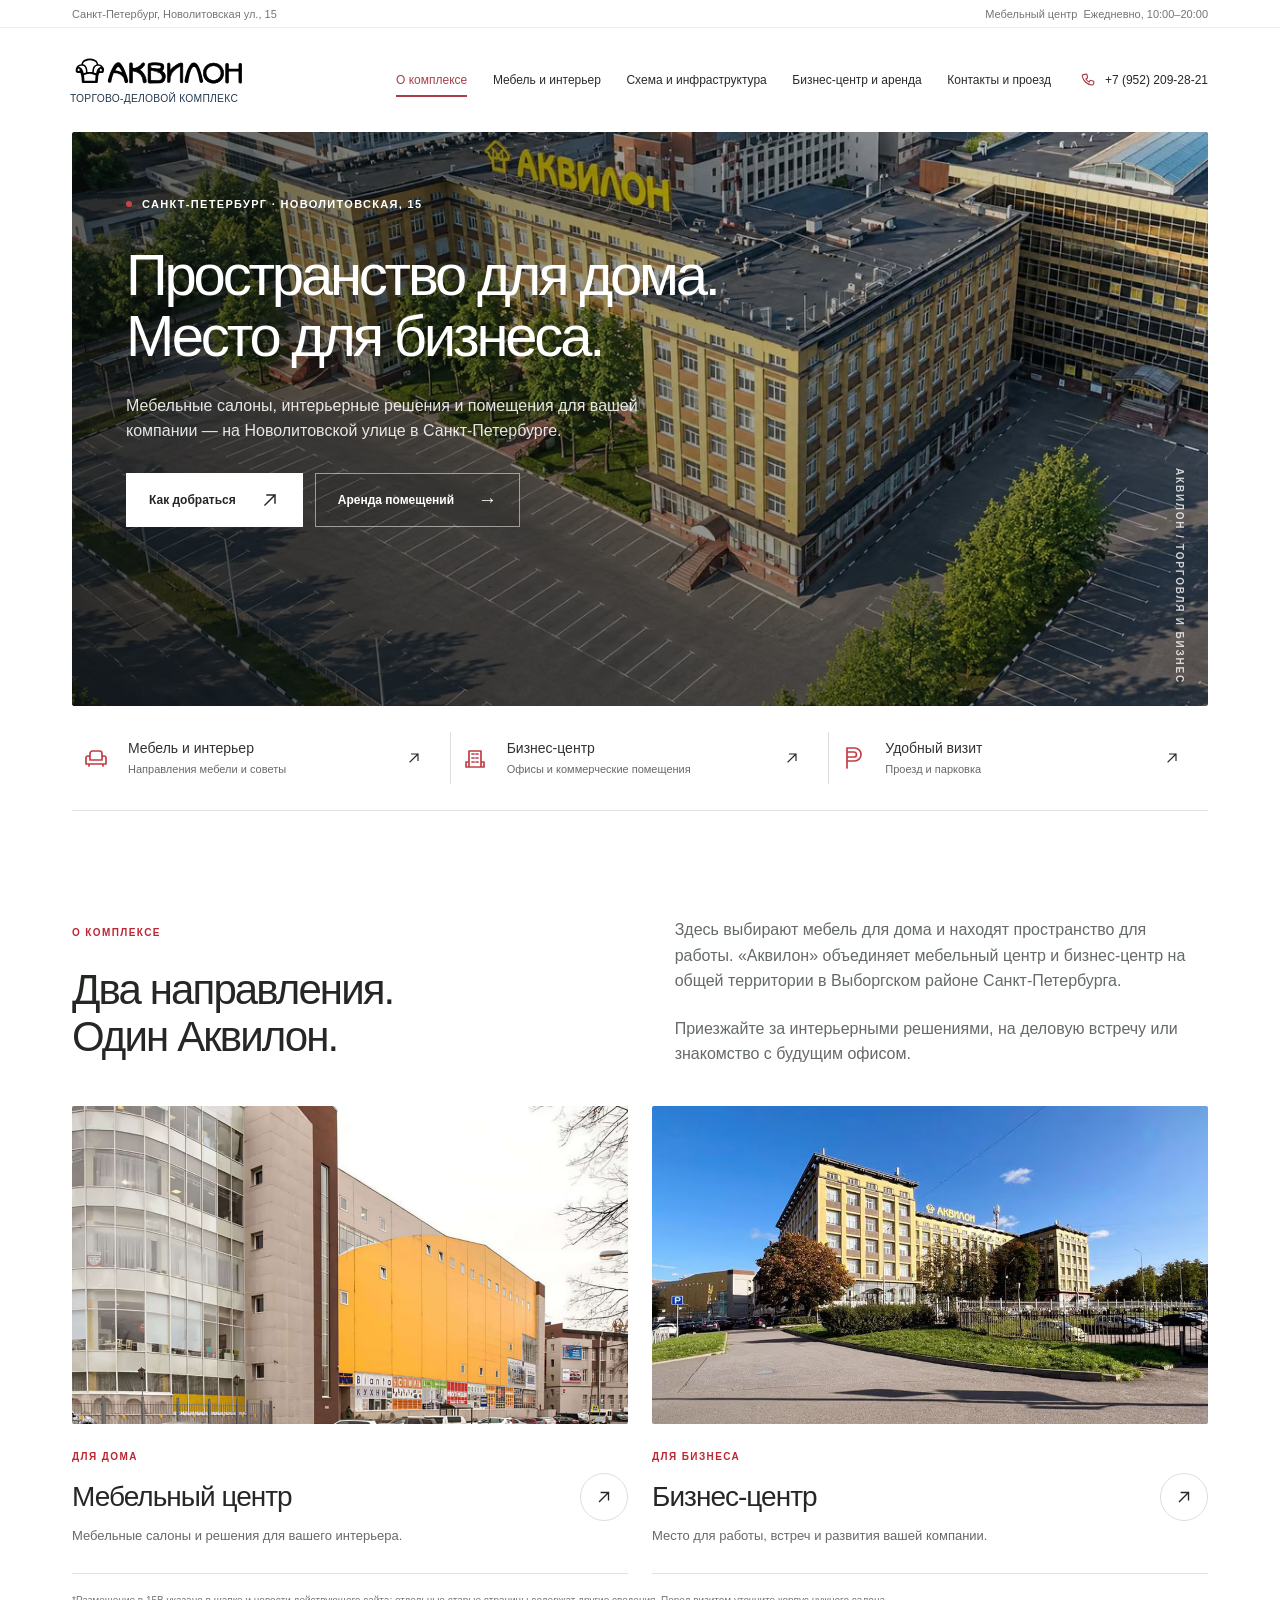
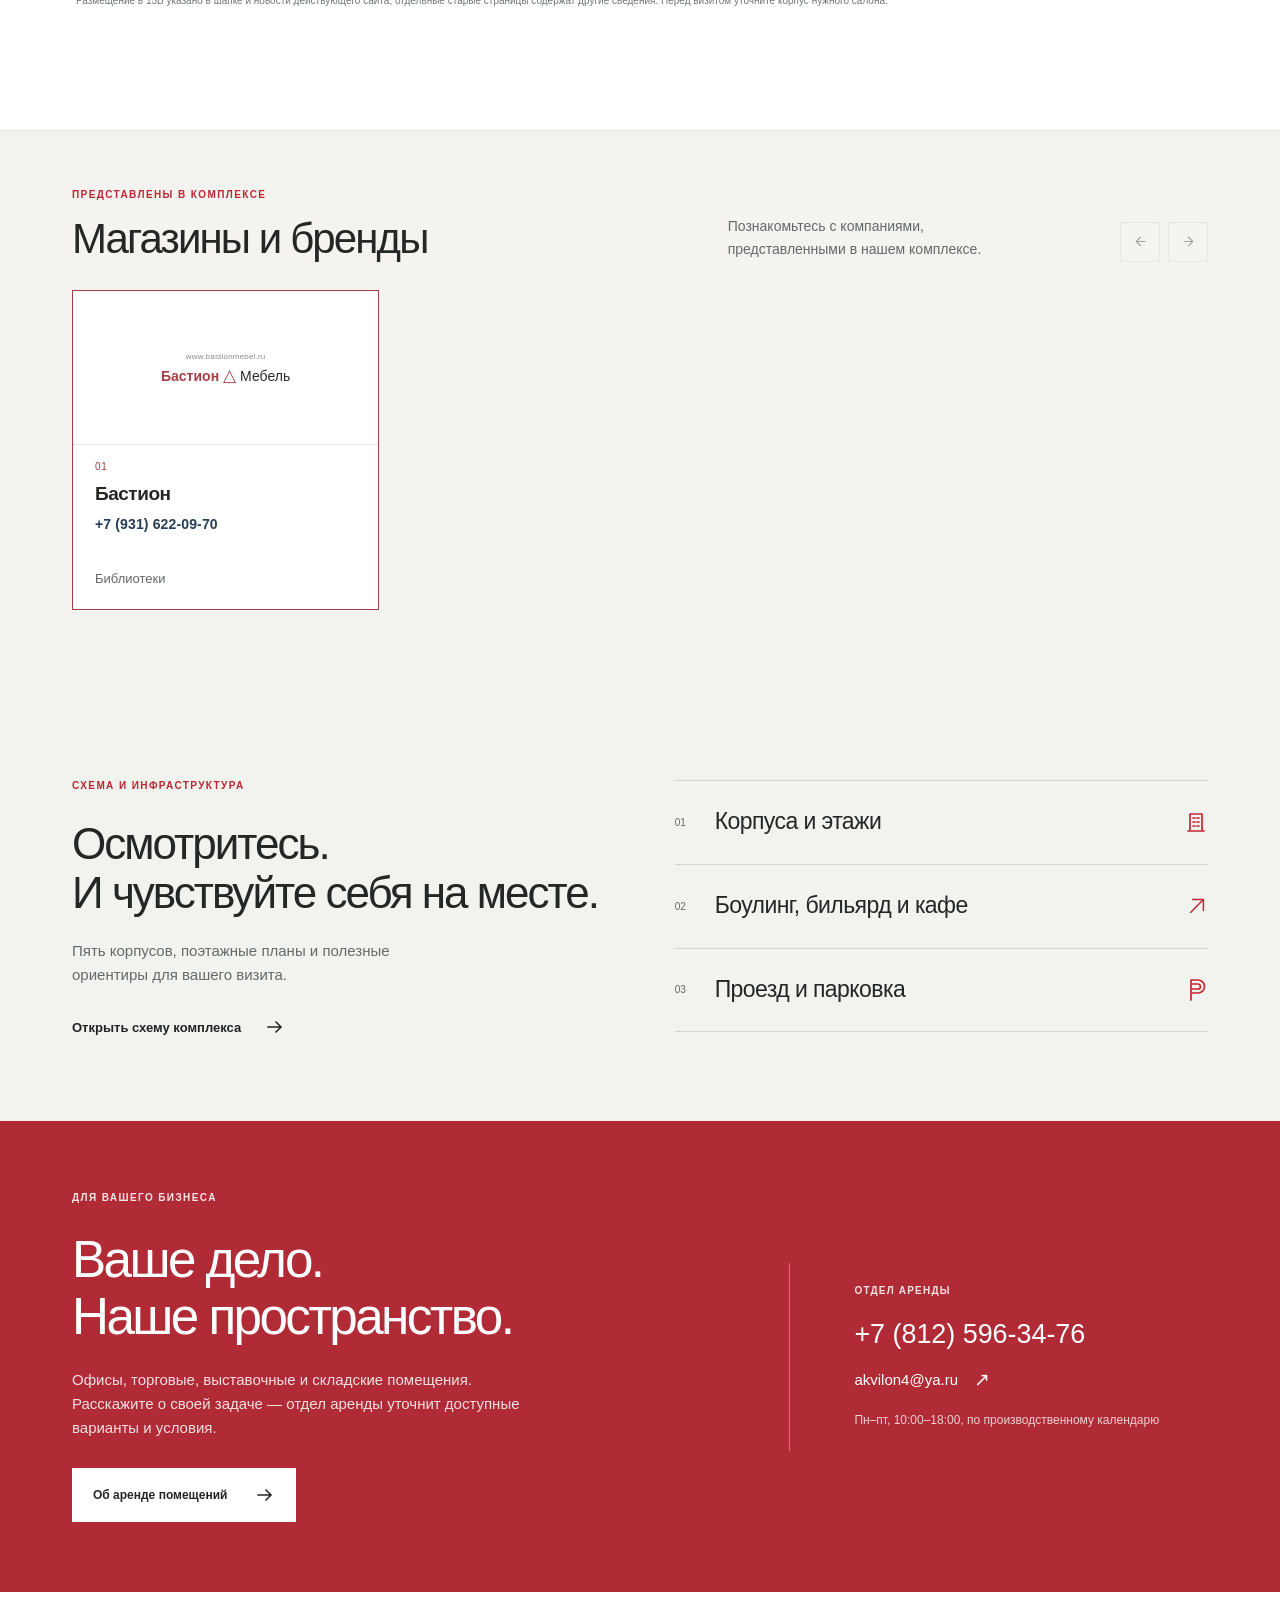
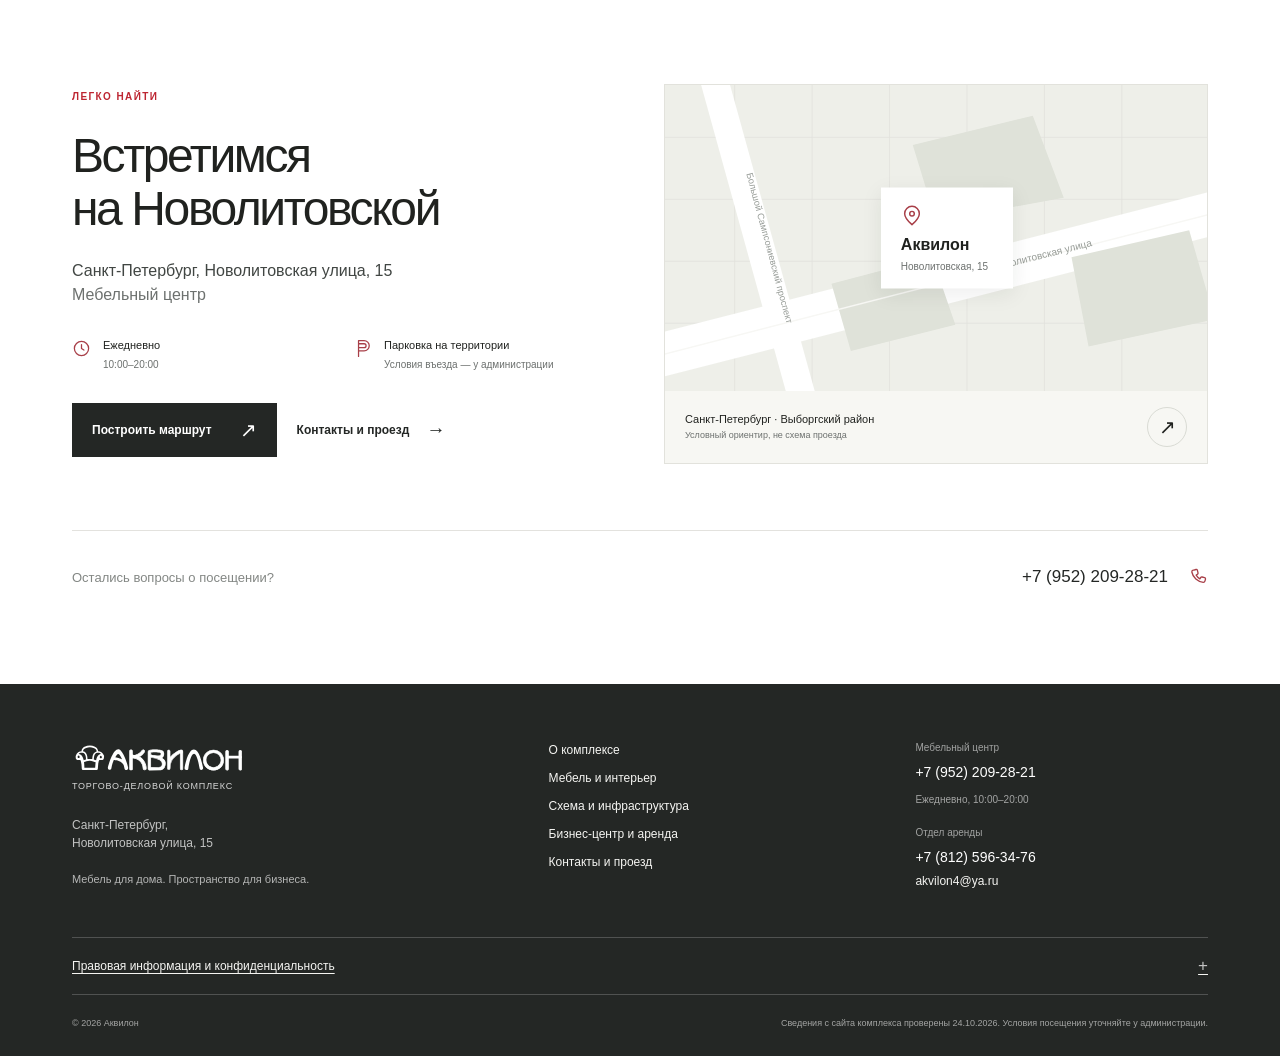
==== commit 38b9168d: "Replace emoji-style hero arrow with SVG" ====
--- a/index.html
+++ b/index.html
@@ -33,10 +33,10 @@
 
         <nav class="primary-nav" id="primary-navigation" aria-label="Основная навигация">
           <a class="primary-nav__link is-current" href="#main" aria-current="page">О комплексе</a>
-          <a class="primary-nav__link" href="/catalog/">Мебель и интерьер</a>
-          <a class="primary-nav__link" href="/scheme/">Схема и инфраструктура</a>
-          <a class="primary-nav__link" href="/arenda/">Бизнес-центр и аренда</a>
-          <a class="primary-nav__link" href="/contacts/">Контакты и проезд</a>
+          <a class="primary-nav__link" href="./catalog/">Мебель и интерьер</a>
+          <a class="primary-nav__link" href="./scheme/">Схема и инфраструктура</a>
+          <a class="primary-nav__link" href="./arenda/">Бизнес-центр и аренда</a>
+          <a class="primary-nav__link" href="./contacts/">Контакты и проезд</a>
         </nav>
 
         <a class="header-phone" href="tel:+79522092821">
@@ -55,15 +55,15 @@
           <h1 id="hero-title">Пространство для дома.<br>Место для бизнеса.</h1>
           <p class="hero__description">Мебельные салоны, интерьерные решения и помещения для вашей компании — на Новолитовской улице в Санкт-Петербурге.</p>
           <div class="hero__actions">
-            <a class="button button--light" href="/contacts/">Как добраться <span aria-hidden="true">↗</span></a>
-            <a class="button button--outline" href="/arenda/">Аренда помещений <span aria-hidden="true">→</span></a>
+            <a class="button button--light" href="./contacts/">Как добраться <svg class="button__arrow" viewBox="0 0 20 20" aria-hidden="true"><path d="M5 15 15 5M7 5h8v8" /></svg></a>
+            <a class="button button--outline" href="./arenda/">Аренда помещений <span aria-hidden="true">→</span></a>
           </div>
         </div>
         <p class="hero__caption">Аквилон / торговля и бизнес</p>
       </section>
 
       <nav class="quick-links container" aria-label="Быстрые переходы">
-        <a class="quick-link" href="/catalog/">
+        <a class="quick-link" href="./catalog/">
           <svg class="quick-link__icon" viewBox="0 0 24 24" aria-hidden="true">
             <path d="M6 11V7.5A2.5 2.5 0 0 1 8.5 5h7A2.5 2.5 0 0 1 18 7.5V11M4 10a2 2 0 0 1 2 2v2h12v-2a2 2 0 0 1 2-2h0a2 2 0 0 1 2 2v6H2v-6a2 2 0 0 1 2-2ZM5 18v2m14-2v2" />
           </svg>
@@ -73,7 +73,7 @@
           </span>
           <svg class="quick-link__arrow" viewBox="0 0 20 20" aria-hidden="true"><path d="M5 15 15 5M7 5h8v8" /></svg>
         </a>
-        <a class="quick-link" href="/arenda/">
+        <a class="quick-link" href="./arenda/">
           <svg class="quick-link__icon" viewBox="0 0 24 24" aria-hidden="true">
             <path d="M4 21h16M6 21V5h12v16M9 8h2m2 0h2M9 12h2m2 0h2M9 16h2m2 0h2M3 21v-5h3m12 0h3v5" />
           </svg>
@@ -83,7 +83,7 @@
           </span>
           <svg class="quick-link__arrow" viewBox="0 0 20 20" aria-hidden="true"><path d="M5 15 15 5M7 5h8v8" /></svg>
         </a>
-        <a class="quick-link" href="/contacts/">
+        <a class="quick-link" href="./contacts/">
           <svg class="quick-link__icon" viewBox="0 0 24 24" aria-hidden="true">
             <path d="M6 22V2h7.5a6.5 6.5 0 0 1 0 13H6m0-4h7a2.5 2.5 0 0 0 0-5H6" />
           </svg>
@@ -108,7 +108,7 @@
         </div>
 
         <div class="about__cards">
-          <a class="about-card" href="/catalog/">
+          <a class="about-card" href="./catalog/">
             <img class="about-card__image" src="./assets/business-center.png" alt="Здание мебельного центра «Аквилон»">
             <div class="about-card__body">
               <span class="section-eyebrow">Для дома</span>
@@ -119,7 +119,7 @@
               <p>Мебельные салоны и решения для вашего интерьера.</p>
             </div>
           </a>
-          <a class="about-card" href="/arenda/">
+          <a class="about-card" href="./arenda/">
             <img class="about-card__image" src="./assets/furniture-center.png" alt="Здание бизнес-центра «Аквилон»">
             <div class="about-card__body">
               <span class="section-eyebrow">Для бизнеса</span>
@@ -178,24 +178,24 @@
             <p class="section-eyebrow">Схема и инфраструктура</p>
             <h2 id="scheme-title">Осмотритесь.<br>И чувствуйте себя на месте.</h2>
             <p class="scheme-feature__description">Пять корпусов, поэтажные планы и полезные ориентиры для вашего визита.</p>
-            <a class="scheme-feature__cta" href="/scheme/#plans">
+            <a class="scheme-feature__cta" href="./scheme/#plans">
               <span>Открыть схему комплекса</span>
               <svg viewBox="0 0 20 20" aria-hidden="true"><path d="M3 10h13m-5-5 5 5-5 5" /></svg>
             </a>
           </div>
 
           <div class="scheme-feature__links" aria-label="Разделы схемы и инфраструктуры">
-            <a class="scheme-feature__link" href="/scheme/#plans">
+            <a class="scheme-feature__link" href="./scheme/#plans">
               <span class="scheme-feature__number">01</span>
               <span class="scheme-feature__label">Корпуса и этажи</span>
               <svg class="scheme-feature__icon" viewBox="0 0 24 24" aria-hidden="true"><path d="M4 21h16M6 21V4h12v17M9 8h2m2 0h2M9 12h2m2 0h2M9 16h2m2 0h2" /></svg>
             </a>
-            <a class="scheme-feature__link" href="/scheme/#infrastructure">
+            <a class="scheme-feature__link" href="./scheme/#infrastructure">
               <span class="scheme-feature__number">02</span>
               <span class="scheme-feature__label">Боулинг, бильярд и кафе</span>
               <svg class="scheme-feature__icon scheme-feature__icon--arrow" viewBox="0 0 24 24" aria-hidden="true"><path d="M5 19 19 5M7 5h12v12" /></svg>
             </a>
-            <a class="scheme-feature__link" href="/contacts/">
+            <a class="scheme-feature__link" href="./contacts/">
               <span class="scheme-feature__number">03</span>
               <span class="scheme-feature__label">Проезд и парковка</span>
               <svg class="scheme-feature__icon" viewBox="0 0 24 24" aria-hidden="true"><path d="M7 22V2h7a6.5 6.5 0 0 1 0 13H7m0-4h7a2.5 2.5 0 0 0 0-5H7" /></svg>
@@ -210,7 +210,7 @@
             <p class="section-eyebrow">Для вашего бизнеса</p>
             <h2 id="rental-heading">Ваше дело.<br>Наше пространство.</h2>
             <p>Офисы, торговые, выставочные и складские помещения. Расскажите о своей задаче — отдел аренды уточнит доступные варианты и условия.</p>
-            <a class="rental-feature__button" href="/arenda/">
+            <a class="rental-feature__button" href="./arenda/">
               <span>Об аренде помещений</span>
               <svg viewBox="0 0 20 20" aria-hidden="true"><path d="M3 10h13m-5-5 5 5-5 5" /></svg>
             </a>
@@ -248,7 +248,7 @@
             <a class="visit-button" href="https://yandex.ru/maps/?rtext=~Санкт-Петербург%2C%20Новолитовская%20улица%2C%2015В&rtt=auto" target="_blank" rel="noopener noreferrer">
               <span>Построить маршрут</span><span class="visit-button__arrow" aria-hidden="true">↗</span>
             </a>
-            <a class="visit-link" href="/contacts/">Контакты и проезд <span aria-hidden="true">→</span></a>
+            <a class="visit-link" href="./contacts/">Контакты и проезд <span aria-hidden="true">→</span></a>
           </div>
         </div>
 
@@ -296,10 +296,10 @@
 
         <nav class="site-footer__nav" aria-label="Навигация в подвале">
           <a href="#main">О комплексе</a>
-          <a href="/catalog/">Мебель и интерьер</a>
-          <a href="/scheme/">Схема и инфраструктура</a>
-          <a href="/arenda/">Бизнес-центр и аренда</a>
-          <a href="/contacts/">Контакты и проезд</a>
+          <a href="./catalog/">Мебель и интерьер</a>
+          <a href="./scheme/">Схема и инфраструктура</a>
+          <a href="./arenda/">Бизнес-центр и аренда</a>
+          <a href="./contacts/">Контакты и проезд</a>
         </nav>
 
         <div class="site-footer__contacts">
--- a/styles.css
+++ b/styles.css
@@ -69,6 +69,7 @@
 .hero__actions { display: flex; flex-wrap: wrap; gap: 12px; margin-top: 29px; }
 .button { min-height: 54px; display: inline-flex; align-items: center; justify-content: space-between; gap: 24px; padding: 0 22px; border: 1px solid transparent; font-size: 12px; font-weight: 700; text-decoration: none; transition: background 160ms ease, color 160ms ease, border-color 160ms ease; }
 .button span { font-size: 19px; font-weight: 400; line-height: 1; }
+.button__arrow { width: 20px; height: 20px; flex: 0 0 20px; fill: none; stroke: currentColor; stroke-width: 1.45; stroke-linecap: square; stroke-linejoin: miter; }
 .button--light { color: #242624; background: #fff; }
 .button--light:hover { background: #f1efeb; }
 .button--outline { border-color: rgb(255 255 255 / 52%); color: #fff; background: rgb(20 20 18 / 12%); }
